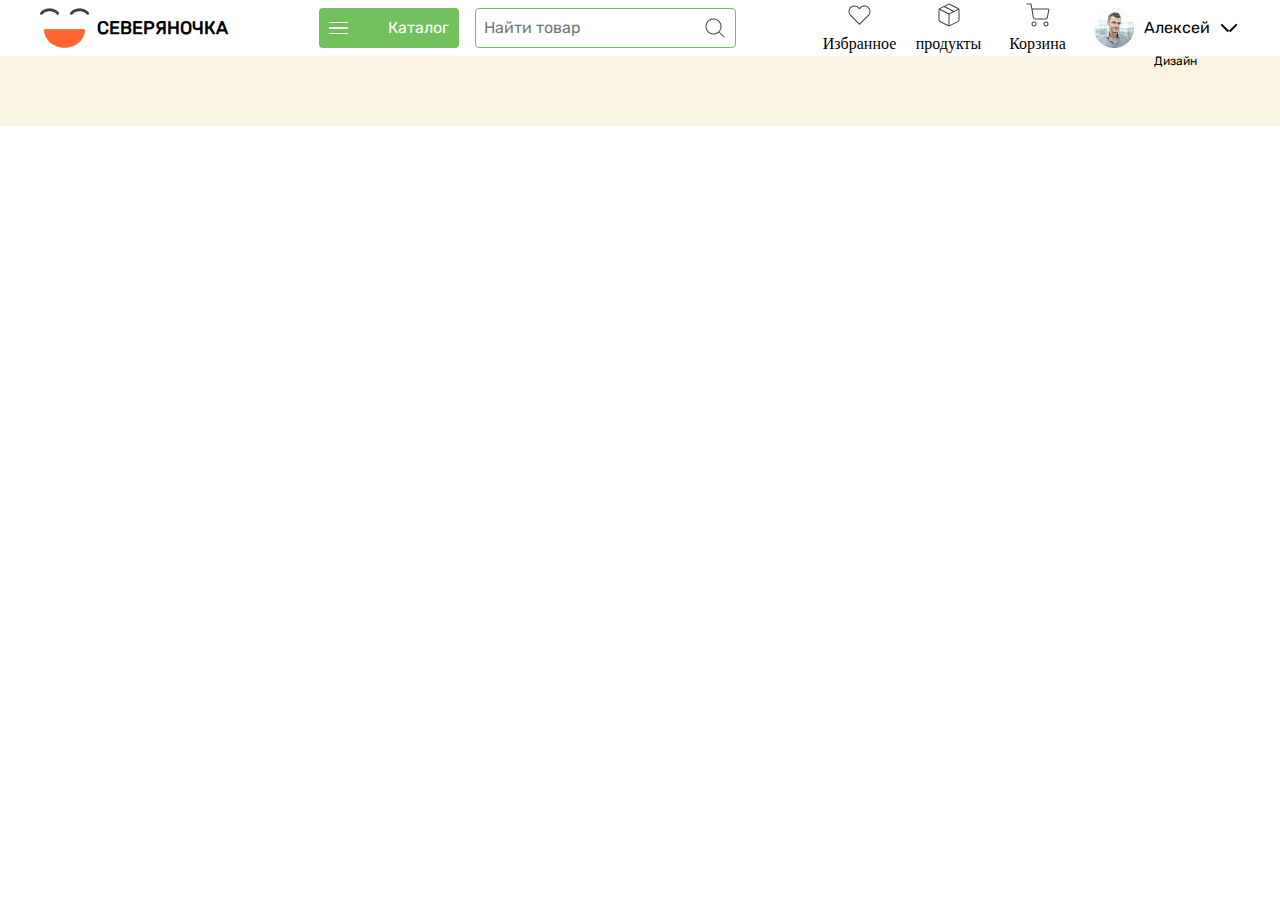
==== pages/products.html @ 1b42e7f4 "yangi" ====
<!DOCTYPE html>
<html lang="en">
<head>
    <meta charset="UTF-8">
    <meta name="viewport" content="width=device-width, initial-scale=1.0">
    <title>Document</title>
    <link rel="stylesheet" href="./../style.css">
</head>
<body>
    <header>
        <div class="container">
          <nav class="nav">
            <div class="nav_logo">
              <img src="../img/logo_1.png" alt="logo" />
              <span>СЕВЕРЯНОЧКA</span>
            </div>
            <div class="nav_over">
              <div class="nav_cat">
                <div class="nav_menu" id="openToggle">
                  <div class="span"></div>
                  <div class="span"></div>
                  <div class="span"></div>
                </div>
                <p>Каталог</p>
              </div>
  
              <div class="nav_search">
                <input
                  type="search"
                  name="search"
                  id="name"
                  placeholder="Найти товар"
                />
                <img src="../img/search.png" alt="search" />
              </div>
            </div>
            <div class="nav_lists">
              <div class="nav_item">
                <img src="../img/heart.png" alt="" />
                <span>Избранное</span>
              </div>
              <div class="nav_item">
                <img src="../img/box.png" alt="" />
                <span>продукты</span>
              </div>
              <div class="nav_item">
                <img src="../img/shopping-cart.png" alt="" />
                <span>Корзина</span>
              </div>
              <div class="avatar">
                <img src="../img/avatar.png" alt="avatar" />
                <p>Алексей</p>
  
                <a href="">
                  <div class="arrow firsth"></div>
                  <div class="arrow second"></div>
                </a>
              </div>
            </div>
          </nav>
        </div>
      </header>
      <main>
        <div class="catalogs">
            <div class="container">
              <div class="catalog" id="openCategory">
                <div class="categories">
                  <div class="blocks">
                    <div class="block">
                      <a href="">Молоко, сыр, яйцо</a>
                      <a href="">Хлеб</a>
                      <a href="">Фрукты и овощи</a>
                      <a href="">Замороженные продукты</a>
                    </div>
                    <div class="block">
                      <a href="">Напитки</a>
                      <a href="">Кондитерские изделия</a>
                      <a href="">Чай, кофе</a>
                    </div>
                  </div>
                  <div class="blocks">
                    <div class="block">
                      <a href="">Бакалея</a>
                      <a href="">Здоровое питание</a>
                      <a href="">Зоотовары</a>
                    </div>
                    <div class="block">
                      <a href="">Непродовольственные товары</a>
                      <a href="">Детское питание</a>
                      <a href="">Мясо, птица, колбаса</a>
                    </div>
                  </div>
                </div>
              </div>
            </div>
          </div>
          

          
      </main>
  
      <footer>
        <div class="container">
          <div class="footer_content">
            <div class="foot_link_1">
              <div class="logo">
                <a href="#"><img src="./img/logo_2.png" alt="logo" /></a>
              </div>
              <div class="logo_link">
                <a href="">О компании </a>
                <a href="">Контакты</a>
                <a class="btn" href="">Вакансии</a>
                <a href="">Статьи</a>
                <a href=""> Политика обработки персональных данных</a>
              </div>
            </div>
            <div class="foot_link_2">
              <div class="social">
                <div class="social_link">
                  <a href=""><img src="../img/instagram.png" alt="" /></a>
                  <a href=""><img src="../img/vkontakte.png" alt="" /></a>
  
                  <a href=""><img src="../img/facebook.png" alt="" /></a>
                  <a href=""> <img src="../img/ok.png" alt="" /></a>
                </div>
              </div>
              <div class="tell">
                <img src="../img/phone.png" alt="call me" />
                <span>8 800 777 33 33</span>
              </div>
            </div>
          </div>
          <div class="footer_end">
            <p>Дизайн</p>
            <img src="../img/logo-zas.png" alt="" />
          </div>
        </div>
      </footer>
    <script src="../js/product.js"></script>
    <script src="../js/category.js"></script>
</body>
</html>
---- style.css ----
@font-face {
  font-family: Rubik;
  src: url(./fonts/Rubik-Regular.ttf);
}
* {
  margin: 0;
  padding: 0;
  box-sizing: border-box;
}

.container {
  max-width: 1240px;
  margin: 0 auto;
  padding: 0 20px;
}

a,
li {
  list-style-type: none;
  text-decoration: none;
}

body header {
  position: fixed;
  top: 0;
  right: 0;
  left: 0;
  z-index: 11;
  background-color: #fff;
}
body header .nav {
  display: flex;
  align-items: center;
  justify-content: space-between;
  margin: 32px 0s;
  gap: 40px;
}
body header .nav .nav_logo {
  display: flex;
  align-items: center;
  justify-content: center;
  gap: 8px;
}
body header .nav .nav_logo span {
  font-family: Rubik;
  font-size: 18px;
  font-weight: 700;
  line-height: 24px;
  letter-spacing: 0em;
  text-align: center;
}
body header .nav .nav_over {
  display: flex;
  align-items: center;
  justify-content: center;
  gap: 16px;
}
body header .nav .nav_over .nav_cat {
  display: flex;
  align-items: center;
  justify-content: space-between;
  width: 140px;
  height: 40px;
  padding: 10px;
  border-radius: 4px;
  gap: 12px;
  background: #70c05b;
}
body header .nav .nav_over .nav_cat .nav_menu {
  gap: 4px;
  display: flex;
  flex-direction: column;
  cursor: pointer;
}
body header .nav .nav_over .nav_cat .nav_menu .span {
  display: block;
  width: 19px;
  height: 1.5px;
  top: 5.5px;
  left: 2.5px;
  background: white;
}
body header .nav .nav_over .nav_cat p {
  color: #fff;
  font-family: Rubik;
  font-size: 16px;
  font-weight: 400;
  line-height: 24px;
  letter-spacing: 0em;
  text-align: center;
}
body header .nav .nav_over .nav_search {
  display: flex;
  align-items: center;
  max-width: 360px;
  height: 40px;
  border-radius: 4px;
  border: 1px solid #70c05b;
  padding: 8px;
}
body header .nav .nav_over .nav_search input {
  outline: none;
  border: 0;
  font-family: Rubik;
  font-size: 16px;
  font-weight: 400;
  line-height: 24px;
  letter-spacing: 0em;
  text-align: left;
}
body header .nav .nav_lists {
  display: flex;
  align-items: center;
  gap: 24px;
}
body header .nav .nav_lists .nav_item {
  display: flex;
  align-items: center;
  flex-direction: column;
  width: 65px;
  height: 50px;
  gap: 8px;
}
body header .nav .nav_lists .avatar {
  display: flex;
  align-items: center;
  justify-content: space-between;
  max-width: 200px;
  height: 56px;
  gap: 10px;
}
body header .nav .nav_lists .avatar img {
  width: 40px;
  height: 40px;
}
body header .nav .nav_lists .avatar p {
  font-family: Rubik;
  font-size: 16px;
  font-weight: 400;
  line-height: 24px;
  letter-spacing: 0em;
  text-align: left;
}
body header .nav .nav_lists .avatar a {
  display: flex;
  align-items: center;
}
body header .nav .nav_lists .avatar a .arrow {
  width: 10px;
  height: 1.5px;
  background-color: black;
}
body header .nav .nav_lists .avatar a .firsth {
  transform: rotate(45deg);
  background-color: black;
}
body header .nav .nav_lists .avatar a .second {
  position: relative;
  right: 2.5px;
  transform: rotate(-45deg);
  background-color: black;
}
body main .catalog {
  margin-bottom: 100px;
  position: relative;
  top: 55px;
  display: none;
  background-color: #fff;
  transition: 0.6 s ease-in-out;
  margin: 0 auto;
  padding: 20px;
}
body main .catalog .categories {
  display: flex;
  align-items: start;
  justify-content: center;
  gap: 40px;
}
body main .catalog .categories .blocks {
  display: flex;
  align-items: start;
  gap: 40px;
}
body main .catalog .categories .blocks .block {
  display: flex;
  align-items: start;
  flex-direction: column;
  width: 272px;
  height: 168px;
  gap: 24px;
}
body main .catalog .categories .blocks .block a {
  font-family: Rubik;
  font-size: 16px;
  font-weight: 700;
  line-height: 24px;
  letter-spacing: 0em;
  text-align: left;
  color: #414141;
  transition: 0.4s ease-in-out;
}
body main .catalog .categories .blocks .block a:hover {
  color: #ff6633;
}
body main #openCategory.open {
  display: block;
  position: fixed;
  z-index: 4 !important;
}
body main .fruits {
  margin-top: 85px;
  background-image: url(./img/row_img.png);
}
body main .fruits .fruit_content {
  display: flex;
  align-items: center;
  justify-content: center;
}
body main .fruits .fruit_content span {
  max-width: 751px;
  font-family: Rubik;
  font-size: 48px;
  font-weight: 700;
  line-height: 72px;
  letter-spacing: 0em;
  text-align: center;
}
body main .discount {
  padding-top: 80px;
  background-color: #fafcf0;
}
body main .discount .discount_head {
  display: flex;
  align-items: center;
  justify-content: space-between;
}
body main .discount .discount_head .para p {
  font-family: Rubik;
  font-size: 36px;
  font-weight: 700;
  line-height: 54px;
  letter-spacing: 0em;
  text-align: left;
}
body main .discount .discount_head .head_link {
  display: flex;
  align-items: center;
  width: 168px;
  height: 40px;
  gap: 8px;
  padding: 8px;
  cursor: pointer;
}
body main .discount .discount_head .head_link a {
  font-family: Rubik;
  font-size: 19px;
  font-weight: 400;
  line-height: 24px;
  letter-spacing: 0em;
  text-align: center;
  color: #606060;
  margin-bottom: 3px;
}
body main .discount .discount_cards {
  display: flex;
  align-items: center;
  flex-wrap: wrap;
  justify-content: space-between;
  margin-top: 40px;
}
body main .discount .discount_cards .discount_card {
  background-color: #fff;
  max-width: 272px;
  height: 357px;
  transition: 0.3s ease-in-out;
}
body main .discount .discount_cards .discount_card .card_texts {
  padding: 8px;
}
body main .discount .discount_cards .discount_card .card_texts .card_text {
  display: flex;
  align-items: center;
  justify-content: space-between;
  gap: 126px;
  margin: 8px 0;
  height: 45px;
}
body main .discount .discount_cards .discount_card .card_texts .card_text .text_1 {
  display: flex;
  align-items: start;
  justify-content: start;
  flex-direction: column;
}
body main .discount .discount_cards .discount_card .card_texts .card_text .text_1 p {
  font-family: Rubik;
  font-size: 18px;
  font-weight: 700;
  line-height: 27px;
  letter-spacing: 0em;
  text-align: left;
  color: #414141;
}
body main .discount .discount_cards .discount_card .card_texts .card_text .text_1 span {
  color: #bfbfbf;
  font-family: Rubik;
  font-size: 12px;
  font-weight: 400;
  line-height: 18px;
  letter-spacing: 0em;
  text-align: left;
}
body main .discount .discount_cards .discount_card .card_texts .card_text .text_1 h1 {
  color: #606060;
  font-family: Rubik;
  font-size: 16px;
  font-weight: 400;
  line-height: 24px;
  letter-spacing: 0em;
  text-align: left;
  margin-bottom: 3px;
}
body main .discount .discount_cards .discount_card .card_texts .text_ {
  display: flex;
}
body main .discount .discount_cards .discount_card .card_texts .text_ p {
  font-family: Rubik;
  font-size: 16px;
  font-weight: 400;
  line-height: 24px;
  letter-spacing: 0em;
  text-align: left;
  color: #414141;
}
body main .discount .discount_cards .discount_card .card_texts img {
  margin: 8px 0;
}
body main .discount .discount_cards .discount_card .card_texts a {
  display: flex;
  align-items: center;
  justify-content: center;
  width: 240px;
  height: 32px;
  border: 1px solid #70c05b;
  border-radius: 8px;
  padding: 8px;
  font-family: Rubik;
  font-size: 16px;
  font-weight: 400;
  line-height: 24px;
  letter-spacing: 0em;
  text-align: center;
  color: #70c05b;
  transition: 0.3s ease-in-out;
}
body main .discount .discount_cards .discount_card .card_texts a:hover {
  color: #fefcfc;
  background-color: #ff6633;
  border: #ff6633;
}
body main .discount .discount_cards .discount_card:hover {
  box-shadow: 4px 8px 16px 0px rgba(255, 102, 51, 0.2);
}
body main .soup {
  padding-top: 120px;
  background-color: #fafcf0;
}
body main .soup .soup_head h1 {
  font-family: Rubik;
  font-size: 36px;
  font-weight: 700;
  line-height: 54px;
  letter-spacing: 0em;
  text-align: left;
  color: #414141;
}
body main .soup .soup_content {
  display: flex;
  align-items: center;
  justify-content: space-between;
  margin-top: 40px;
}
body main .soup .soup_content .soup_card {
  display: flex;
  align-items: center;
  justify-content: center;
  background-color: #fcd5ba;
  max-width: 584px;
  height: 200px;
  border-radius: 4px;
  gap: 8px;
  transition: 0.3s ease-in-out;
}
body main .soup .soup_content .soup_card .card_text {
  display: flex;
  align-items: center;
  justify-content: center;
  flex-direction: column;
  margin-left: 39px;
  max-width: 258px;
}
body main .soup .soup_content .soup_card .card_text h1 {
  font-family: Rubik;
  font-size: 24px;
  font-weight: 700;
  line-height: 36px;
  letter-spacing: 0em;
  text-align: left;
  color: #414141;
}
body main .soup .soup_content .soup_card .card_text p {
  width: 257px;
  font-family: Rubik;
  font-size: 16px;
  font-weight: 400;
  line-height: 24px;
  letter-spacing: 0em;
  text-align: left;
  color: #414141;
}
body main .soup .soup_content .soup_card img {
  width: 296px;
}
body main .soup .soup_content .soup_card .img_idish {
  z-index: 1;
  margin-right: 42px;
  width: 206px;
  margin-top: 20px;
}
body main .soup .soup_content .soup_card:hover {
  box-shadow: 0px 8px 16px 0px rgba(202, 147, 96, 0.5019607843);
}
body main .soup .soup_content .card_2 {
  background: #e5ffde;
  position: relative;
}
body main .soup .soup_content .card_2 .pi {
  position: absolute;
  width: 54px;
  height: 55px;
  top: 14px;
  left: 323px;
}
body main .soup .soup_content .card_2 .pi_1 {
  position: absolute;
  width: 50px;
  height: 52px;
  top: 27px;
  left: 460px;
}
body main .soup .soup_content .card_2 .pi_2 {
  position: absolute;
  width: 27px;
  height: 30px;
  top: 148px;
  left: 323px;
}
body main .soup .soup_content .card_2 .pi_4 {
  position: absolute;
  width: 31px;
  height: 33px;
  top: 146px;
  left: 460px;
}
body main .soup .soup_content .card_2 .plus_1 {
  position: absolute;
  width: 33px;
  height: 31px;
  top: 102px;
  left: 300px;
}
body main .soup .soup_content .card_2 .plus_2 {
  position: absolute;
  width: 40px;
  height: 39px;
  top: 102px;
  left: 479px;
}
body main .soup .soup_content .card_2 .plus_3 {
  position: absolute;
  width: 27px;
  height: 26px;
  top: 17px;
  left: 410px;
}
body main .locat {
  padding-top: 120px;
  background-color: #fafcf0;
}
body main .locat .locat_head h1 {
  font-family: Rubik;
  font-size: 36px;
  font-weight: 700;
  line-height: 54px;
  letter-spacing: 0em;
  text-align: left;
}
body main .locat .locat_content {
  display: flex;
  flex-direction: column;
}
body main .locat .locat_content .locat_menu {
  display: flex;
  align-items: center;
  gap: 24px;
  margin: 60px 0 24px;
}
body main .locat .locat_content .locat_menu a {
  width: Fixed 97px;
  height: Fixed 32px;
  padding: 8px;
  border-radius: 4px;
  gap: 8px;
  background: #f3f2f1;
  transition: 0.3s ease-in-out;
}
body main .locat .locat_content .locat_menu a:hover {
  background: #70c05b;
  color: #fefcfc;
}
body main .mask {
  padding-top: 120px;
  background-color: #fafcf0;
  padding-bottom: 100px;
}
body main .mask .mask_head {
  display: flex;
  align-items: center;
  justify-content: space-between;
}
body main .mask .mask_head .para p {
  font-family: Rubik;
  font-size: 36px;
  font-weight: 700;
  line-height: 54px;
  letter-spacing: 0em;
  text-align: left;
}
body main .mask .mask_head .mask_link {
  display: flex;
  align-items: center;
  width: 168px;
  height: 40px;
  gap: 8px;
  padding: 8px;
  cursor: pointer;
}
body main .mask .mask_head .mask_link a {
  font-family: Rubik;
  font-size: 19px;
  font-weight: 400;
  line-height: 24px;
  letter-spacing: 0em;
  text-align: center;
  color: #606060;
  margin-bottom: 3px;
}
body main .mask .mask_content {
  display: flex;
  align-items: center;
  justify-content: space-between;
  margin-top: 40px;
}
body main .mask .mask_content .mask_card {
  flex-direction: column;
  display: flex;
  align-items: start;
  width: 376px;
  height: 420px;
  border-radius: 4px;
  background-color: white;
  transition: 0.3s ease-in-out;
  padding: 10px;
  padding-top: 0;
  gap: 10px;
}
body main .mask .mask_content .mask_card img {
  display: flex;
  align-items: start;
  max-width: 376px;
  height: 162px;
  margin-left: -10px;
}
body main .mask .mask_content .mask_card span {
  font-family: Rubik;
  font-size: 12px;
  font-weight: 400;
  line-height: 18px;
  letter-spacing: 0em;
  text-align: left;
}
body main .mask .mask_content .mask_card h1 {
  font-family: Rubik;
  font-size: 18px;
  font-weight: 700;
  line-height: 27px;
  letter-spacing: 0em;
  text-align: left;
}
body main .mask .mask_content .mask_card p {
  font-family: Rubik;
  font-size: 16px;
  font-weight: 400;
  line-height: 24px;
  letter-spacing: 0em;
  text-align: left;
}
body main .mask .mask_content .mask_card a {
  width: Fixed 150px;
  height: Hug 40px;
  padding: 8px;
  border-radius: 4px;
  background: #e5ffde;
  color: #70c05b;
  transition: 0.3s ease-in-out;
}
body main .mask .mask_content .mask_card a:hover {
  background: #70c05b;
  color: white;
}
body main .mask .mask_content .mask_card:hover {
  box-shadow: 4px 8px 16px 0px rgba(255, 102, 51, 0.2);
}
body footer {
  display: flex;
  justify-content: space-between;
  padding: 24px;
  margin-bottom: 100px;
  background: #f9f4e2;
  background-image: url(./img/bg_footer.png);
  height: 126px;
}
body footer .footer_content {
  display: flex;
  justify-content: space-between;
  align-items: center;
  max-width: 1220px;
  gap: 133px;
}
body footer .footer_content .foot_link_1 {
  display: flex;
  align-items: center;
  gap: 40px;
}
body footer .footer_content .foot_link_1 .logo_link {
  max-width: 636px;
  display: flex;
  gap: 40px;
}
body footer .footer_content .foot_link_1 .logo_link a {
  display: flex;
  font-family: Rubik;
  font-size: 12px;
  font-weight: 400;
  line-height: 18px;
  letter-spacing: 0em;
  text-align: left;
  color: #414141;
  transition: 0.4s ease-in-out;
}
body footer .footer_content .foot_link_1 .logo_link a:hover {
  color: #ff6633;
}
body footer .footer_content .foot_link_2 {
  display: flex;
  align-items: center;
  gap: 40px;
}
body footer .footer_content .foot_link_2 .social_link {
  display: inline-block;
  align-items: center;
  max-width: 144px;
  height: 24px;
  gap: 16px;
}
body footer .footer_content .foot_link_2 .tell {
  display: flex;
  align-items: center;
}
body footer .footer_end {
  display: flex;
  justify-content: end;
  align-items: center;
  margin-right: 0 auto;
  gap: 8px;
}
body footer .footer_end p {
  font-family: Rubik;
  font-size: 12px;
  font-weight: 400;
  line-height: 18px;
  letter-spacing: 0em;
  text-align: left;
}
@media (max-width: 768px) {
  body header .nav {
    display: flex;
    align-items: center;
    justify-content: space-between;
    margin: 32px 0s;
    gap: 20px;
  }
  body header .nav .nav_logo {
    display: flex;
    align-items: center;
    justify-content: center;
    gap: 8px;
  }
  body header .nav .nav_logo span {
    display: none;
  }
  body header .nav .nav_over {
    display: flex;
    align-items: center;
    justify-content: center;
    gap: 20px;
  }
  body header .nav .nav_over .nav_cat {
    display: flex;
    align-items: center;
    justify-content: space-between;
    width: 40px;
    height: 40px;
    padding: 10px;
    border-radius: 4px;
    gap: 12px;
    background: #70c05b;
  }
  body header .nav .nav_over .nav_cat .nav_menu {
    gap: 4px;
    display: flex;
    flex-direction: column;
    cursor: pointer;
  }
  body header .nav .nav_over .nav_cat .nav_menu .span {
    display: block;
    width: 19px;
    height: 1.5px;
    top: 5.5px;
    left: 2.5px;
    background: white;
  }
  body header .nav .nav_over .nav_cat p {
    display: none;
  }
  body header .nav .nav_over .nav_search {
    display: flex;
    align-items: center;
    max-width: 300px;
  }
  body header .nav .nav_lists {
    display: flex;
    align-items: center;
    gap: 16px;
  }
  body header .nav .nav_lists .nav_item {
    display: flex;
    align-items: center;
    flex-direction: column;
    width: 65px;
    height: 50px;
    gap: 8px;
  }
  body header .nav .nav_lists .avatar {
    display: flex;
    align-items: center;
    justify-content: space-between;
    max-width: 200px;
  }
  body header .nav .nav_lists .avatar img {
    width: 40px;
    height: 40px;
  }
  body header .nav .nav_lists .avatar p {
    display: none;
  }
  body header .nav .nav_lists a {
    display: none !important;
  }
  body main .catalog {
    margin: 100px 0;
    display: none;
    background-color: #fff;
    transition: 0.6 s ease-in-out;
    margin: 0 auto;
    padding: 20px;
  }
  body main .catalog .categories {
    display: flex;
    align-items: start;
    justify-content: center;
    gap: 40px;
  }
  body main .catalog .categories .blocks {
    display: block;
    align-items: start;
    gap: 32px;
  }
  body main .catalog .categories .blocks .block {
    display: flex;
    align-items: start;
    flex-direction: column;
    width: 352px;
    height: 168px;
    gap: 24px;
  }
  body main .catalog .categories .blocks .block a {
    font-family: Rubik;
    font-size: 16px;
    font-weight: 700;
    line-height: 24px;
    letter-spacing: 0em;
    text-align: left;
    color: #414141;
    transition: 0.4s ease-in-out;
  }
  body main .catalog .categories .blocks .block a:hover {
    color: #ff6633;
  }
  body main #openCategory.open {
    display: block;
    position: fixed;
    z-index: 4 !important;
  }
  body footer {
    display: flex;
    justify-content: space-between;
    padding: 24px;
    margin-bottom: 100px;
    background: #f9f4e2;
    background-image: url(./img/bg_footer.png);
    height: 150px;
  }
  body footer .footer_content {
    display: flex;
    justify-content: space-between;
    align-items: center;
    max-width: 1220px;
    gap: 85px;
  }
  body footer .footer_content .foot_link_1 {
    display: flex;
    align-items: center;
    gap: 40px;
  }
  body footer .footer_content .foot_link_1 .logo_link {
    display: flex;
    align-items: start;
    justify-content: space-between;
    max-width: 331px;
    flex-wrap: wrap;
    height: 40px;
    gap: 16px;
  }
  body footer .footer_content .foot_link_1 .logo_link .btn {
    display: block;
  }
  body footer .footer_content .foot_link_2 {
    display: flex;
    align-items: center;
    gap: 22px;
  }
  body footer .footer_content .foot_link_2 .social_link {
    display: flex;
    align-items: center;
    flex-wrap: wrap;
    width: 67px;
    height: 67px;
    gap: 8px;
  }
  body footer .footer_content .foot_link_2 .tell {
    display: flex;
    align-items: center;
  }
  body footer .footer_end {
    display: none;
    justify-content: end;
    align-items: center;
    margin-right: 0 auto;
    gap: 8px;
  }
  body footer .footer_end p {
    font-family: Rubik;
    font-size: 12px;
    font-weight: 400;
    line-height: 18px;
    letter-spacing: 0em;
    text-align: left;
  }
}
@media (max-width: 360px) {
  body header .nav {
    display: flex;
    align-items: center;
    justify-content: space-between;
    margin: 32px 0s;
    gap: 20px;
  }
  body header .nav .nav_logo {
    display: flex;
    align-items: center;
    justify-content: center;
    gap: 8px;
  }
  body header .nav .nav_logo span {
    display: none;
  }
  body header .nav .nav_over {
    display: flex;
    align-items: center;
    justify-content: center;
    gap: 20px;
  }
  body header .nav .nav_over .nav_cat {
    display: flex;
    align-items: center;
    justify-content: space-between;
    width: 40px;
    height: 40px;
    padding: 10px;
    border-radius: 4px;
    gap: 12px;
    background: #70c05b;
    margin-bottom: 0 auto;
  }
  body header .nav .nav_over .nav_cat .nav_menu {
    gap: 4px;
    display: flex;
    flex-direction: column;
    cursor: pointer;
  }
  body header .nav .nav_over .nav_cat .nav_menu .span {
    display: block;
    width: 19px;
    height: 1.5px;
    top: 5.5px;
    left: 2.5px;
    background: white;
  }
  body header .nav .nav_over .nav_cat p {
    display: none;
  }
  body header .nav .nav_over .nav_search {
    display: flex;
    align-items: center;
    max-width: 300px;
  }
  body header .nav .nav_lists {
    display: flex;
    align-items: center;
    gap: 16px;
    margin-bottom: 0 auto;
  }
  body header .nav .nav_lists .nav_item {
    display: flex;
    align-items: center;
    flex-direction: column;
    width: 65px;
    height: 50px;
    gap: 8px;
  }
  body header .nav .nav_lists .avatar {
    display: flex;
    align-items: center;
    justify-content: space-between;
    max-width: 200px;
  }
  body header .nav .nav_lists .avatar img {
    width: 40px;
    height: 40px;
  }
  body header .nav .nav_lists .avatar p {
    display: none;
  }
  body header .nav .nav_lists a {
    display: none !important;
  }
  body main .catalog {
    margin: 100px 0;
    display: none;
    background-color: #fff;
    transition: 0.6 s ease-in-out;
    margin: 0 auto;
    padding: 20px;
  }
  body main .catalog .categories {
    display: flex;
    align-items: start;
    justify-content: center;
    gap: 40px;
  }
  body main .catalog .categories .blocks {
    display: block;
    align-items: start;
    gap: 32px;
  }
  body main .catalog .categories .blocks .block {
    display: flex;
    align-items: start;
    flex-direction: column;
    width: 352px;
    height: 168px;
    gap: 24px;
  }
  body main .catalog .categories .blocks .block a {
    font-family: Rubik;
    font-size: 16px;
    font-weight: 700;
    line-height: 24px;
    letter-spacing: 0em;
    text-align: left;
    color: #414141;
    transition: 0.4s ease-in-out;
  }
  body main .catalog .categories .blocks .block a:hover {
    color: #ff6633;
  }
  body main #openCategory.open {
    display: block;
    position: fixed;
    z-index: 4 !important;
  }
  body footer {
    display: flex;
    justify-content: space-between;
    margin: 0 auto;
    padding: 24px;
    margin-bottom: 100px;
    background: #f9f4e2;
    background-image: url(./img/bg_footer.png);
    background-size: cover;
    height: 270px;
  }
  body footer .footer_content {
    display: flex;
    justify-content: space-between;
    align-items: center;
    max-width: 1220px;
    gap: 20px;
  }
  body footer .footer_content .foot_link_1 {
    display: flex;
    align-items: start;
    flex-direction: column;
    gap: 20px;
  }
  body footer .footer_content .foot_link_1 .logo_link {
    display: flex;
    align-items: start;
    justify-content: space-between;
    max-width: 331px;
    flex-wrap: wrap;
    height: 40px;
    gap: 16px;
  }
  body footer .footer_content .foot_link_1 .logo_link .btn {
    display: block;
  }
  body footer .footer_content .foot_link_2 {
    display: flex;
    align-items: center;
    flex-direction: column;
    gap: 22px;
  }
  body footer .footer_content .foot_link_2 .social_link {
    display: flex;
    align-items: center;
    flex-wrap: wrap;
    width: 67px;
    height: 67px;
    gap: 8px;
  }
  body footer .footer_content .foot_link_2 .tell {
    display: flex;
    align-items: start;
    flex-direction: column;
    gap: 10px;
  }
  body footer .footer_end {
    display: none;
    justify-content: end;
    align-items: center;
    margin-right: 0 auto;
    gap: 8px;
  }
  body footer .footer_end p {
    font-family: Rubik;
    font-size: 12px;
    font-weight: 400;
    line-height: 18px;
    letter-spacing: 0em;
    text-align: left;
  }
}
@media (max-width: 768px) {
  body .fruits {
    margin-top: 85px;
    background-size: cover;
    background-image: url(./img/row_img.png);
  }
  body .fruits .fruit_content {
    display: flex;
    align-items: center;
    justify-content: center;
  }
  body .fruits .fruit_content img {
    display: none;
  }
  body .fruits .fruit_content span {
    max-width: 751px;
  }
  body .discount {
    padding-top: 80px;
    background-color: #fafcf0;
  }
  body .discount .discount_cards {
    display: flex;
    align-items: center;
    justify-content: center;
    margin-top: 40px;
    margin: 0 auto;
    gap: 12px;
  }
  body .discount .discount_cards .discount_card {
    background-color: #fff;
    max-width: 202px;
    height: 357px;
    transition: 0.3s ease-in-out;
  }
  body .discount .discount_cards .discount_card .card_texts {
    padding: 8px;
  }
  body .discount .discount_cards .discount_card .card_texts .card_text {
    display: flex;
    align-items: center;
    justify-content: space-between;
    gap: 126px;
    margin: 8px 0;
    height: 45px;
  }
  body .discount .discount_cards .discount_card .card_texts .card_text .text_1 {
    display: flex;
    align-items: start;
    justify-content: start;
    flex-direction: column;
  }
  body .discount .discount_cards .discount_card .card_texts .card_text .text_1 p {
    font-family: Rubik;
    font-size: 18px;
    font-weight: 700;
    line-height: 27px;
    letter-spacing: 0em;
    text-align: left;
    color: #414141;
  }
  body .discount .discount_cards .discount_card .card_texts .card_text .text_1 span {
    color: #bfbfbf;
    font-family: Rubik;
    font-size: 12px;
    font-weight: 400;
    line-height: 18px;
    letter-spacing: 0em;
    text-align: left;
  }
  body .discount .discount_cards .discount_card .card_texts .card_text .text_1 h1 {
    color: #606060;
    font-family: Rubik;
    font-size: 16px;
    font-weight: 400;
    line-height: 24px;
    letter-spacing: 0em;
    text-align: left;
    margin-bottom: 3px;
  }
  body .discount .discount_card:hover {
    box-shadow: 4px 8px 16px 0px rgba(255, 102, 51, 0.2);
  }
  body .soup {
    padding-top: 120px;
    background-color: #fafcf0;
  }
  body .soup .soup_content {
    display: flex;
    align-items: center;
    flex-wrap: wrap;
    gap: 16px;
    justify-content: space-between;
    margin-top: 40px;
  }
  body .soup .soup_content .soup_card {
    display: flex;
    align-items: center;
    justify-content: center;
    background-color: #fcd5ba;
    max-width: 504px !important;
    height: 200px;
    border-radius: 4px;
    gap: 8px;
    transition: 0.3s ease-in-out;
  }
  body .soup .soup_content .soup_card .card_text {
    display: flex;
    align-items: center;
    justify-content: center;
    flex-direction: column;
    margin-left: 39px;
    max-width: 228px;
  }
  body .soup .soup_content .soup_card .card_text h1 {
    font-family: Rubik;
    font-size: 24px;
    font-weight: 700;
    line-height: 36px;
    letter-spacing: 0em;
    text-align: left;
    color: #414141;
  }
  body .soup .soup_content .soup_card .card_text p {
    width: 257px;
    font-family: Rubik;
    font-size: 16px;
    font-weight: 400;
    line-height: 24px;
    letter-spacing: 0em;
    text-align: left;
    color: #414141;
  }
  body .soup .soup_content .soup_card img {
    width: 176px !important;
  }
  body .soup .soup_content .soup_card .P {
    display: none;
  }
  body .soup .soup_content .soup_card .img_idish {
    z-index: 1;
    margin-right: 42px;
    width: 206px;
    margin-top: 20px;
  }
  body .locat {
    padding-top: 120px;
    background-color: #fafcf0;
  }
  body .locat .locat_head h1 {
    font-family: Rubik;
    font-size: 36px;
    font-weight: 700;
    line-height: 54px;
    letter-spacing: 0em;
    text-align: left;
  }
  body .locat .locat_content {
    display: flex;
    flex-direction: column;
  }
  body .locat .locat_content .locat_map {
    display: none;
    max-width: "520px" !important;
    height: "450px";
  }
  body .mask {
    padding-top: 120px;
    background-color: #fafcf0;
    padding-bottom: 100px;
  }
  body .mask .mask_head {
    display: flex;
    align-items: center;
    justify-content: space-between;
  }
  body .mask .mask_head .para p {
    font-family: Rubik;
    font-size: 36px;
    font-weight: 700;
    line-height: 54px;
    letter-spacing: 0em;
    text-align: left;
  }
  body .mask .mask_head .mask_link {
    display: flex;
    align-items: center;
    width: 168px;
    height: 40px;
    gap: 8px;
    padding: 8px;
    cursor: pointer;
  }
  body .mask .mask_head .mask_link a {
    font-family: Rubik;
    font-size: 19px;
    font-weight: 400;
    line-height: 24px;
    letter-spacing: 0em;
    text-align: center;
    color: #606060;
    margin-bottom: 3px;
  }
  body .mask .mask_content {
    display: flex;
    align-items: center;
    flex-wrap: wrap;
    justify-content: space-between;
    margin-top: 40px;
    gap: 16px;
  }
  body .mask .mask_content .mask_card {
    flex-direction: column;
    display: flex;
    align-items: start;
    width: 376px;
    height: 420px;
    border-radius: 4px;
    background-color: white;
    transition: 0.3s ease-in-out;
    padding: 10px;
    padding-top: 0;
    gap: 10px;
  }
  body .mask .mask_content .mask_card img {
    display: flex;
    align-items: start;
    max-width: 376px;
    height: 162px;
    margin-left: -10px;
  }
  body .mask .mask_content .mask_card span {
    font-family: Rubik;
    font-size: 12px;
    font-weight: 400;
    line-height: 18px;
    letter-spacing: 0em;
    text-align: left;
  }
  body .mask .mask_content .mask_card h1 {
    font-family: Rubik;
    font-size: 18px;
    font-weight: 700;
    line-height: 27px;
    letter-spacing: 0em;
    text-align: left;
  }
  body .mask .mask_content .mask_card p {
    font-family: Rubik;
    font-size: 16px;
    font-weight: 400;
    line-height: 24px;
    letter-spacing: 0em;
    text-align: left;
  }
  body .mask .mask_content .mask_card a {
    width: Fixed 150px;
    height: Hug 40px;
    padding: 8px;
    border-radius: 4px;
    background: #e5ffde;
    color: #70c05b;
    transition: 0.3s ease-in-out;
  }
  body .mask .mask_content .mask_card a:hover {
    background: #70c05b;
    color: white;
  }
  body .mask .mask_content .mask_card:hover {
    box-shadow: 4px 8px 16px 0px rgba(255, 102, 51, 0.2);
  }
  body footer {
    display: flex;
    justify-content: space-between;
  }
  body footer .footer_content {
    display: flex;
    justify-content: space-between;
    align-items: center;
    max-width: 1220px;
    height: 40px;
  }
  body footer .footer_content .fisrt {
    display: flex;
    align-items: center;
    flex-wrap: wrap;
    max-width: 600px;
    justify-content: center;
    gap: 32px;
  }
  body footer .footer_content .fisrt a {
    font-family: Rubik;
    font-size: 12px;
    font-weight: 400;
    line-height: 18px;
    letter-spacing: 0em;
    text-align: left;
    color: #414141;
    transition: 0.3s ease-in-out;
  }
  body footer .footer_content .fisrt a:hover {
    color: #409a2a;
  }
  body footer .footer_content .second {
    display: flex;
    align-items: center;
    gap: 16px;
    margin-left: 140px;
  }
  body footer .footer_content .second .call {
    display: flex;
    align-items: center;
    gap: 8px;
  }
  body footer .footer_content .second .call span {
    font-family: Rubik;
    font-size: 16px;
    font-weight: 400;
    line-height: 24px;
    letter-spacing: 0em;
    text-align: left;
  }
  body footer .design {
    display: flex;
    justify-content: end;
    align-items: center;
    margin-right: 0 auto;
    gap: 8px;
  }
  body footer .design span {
    font-family: Rubik;
    font-size: 12px;
    font-weight: 400;
    line-height: 18px;
    letter-spacing: 0em;
    text-align: left;
  }
}
body #backtop {
  text-decoration: none;
  font-size: 24px;
  font-weight: 900;
  background-color: rgb(255, 255, 255);
  box-shadow: 4px 4px 12px 2px rgba(0, 0, 0, 0.2);
  color: #333;
  width: 40px;
  height: 40px;
  display: flex;
  justify-content: center;
  align-items: center;
  border-radius: 50%;
  position: fixed;
  right: 20px;
  bottom: -50px;
  cursor: pointer;
  z-index: 99;
  scroll-behavior: smooth;
  transition: 1 s;
}/*# sourceMappingURL=style.css.map */
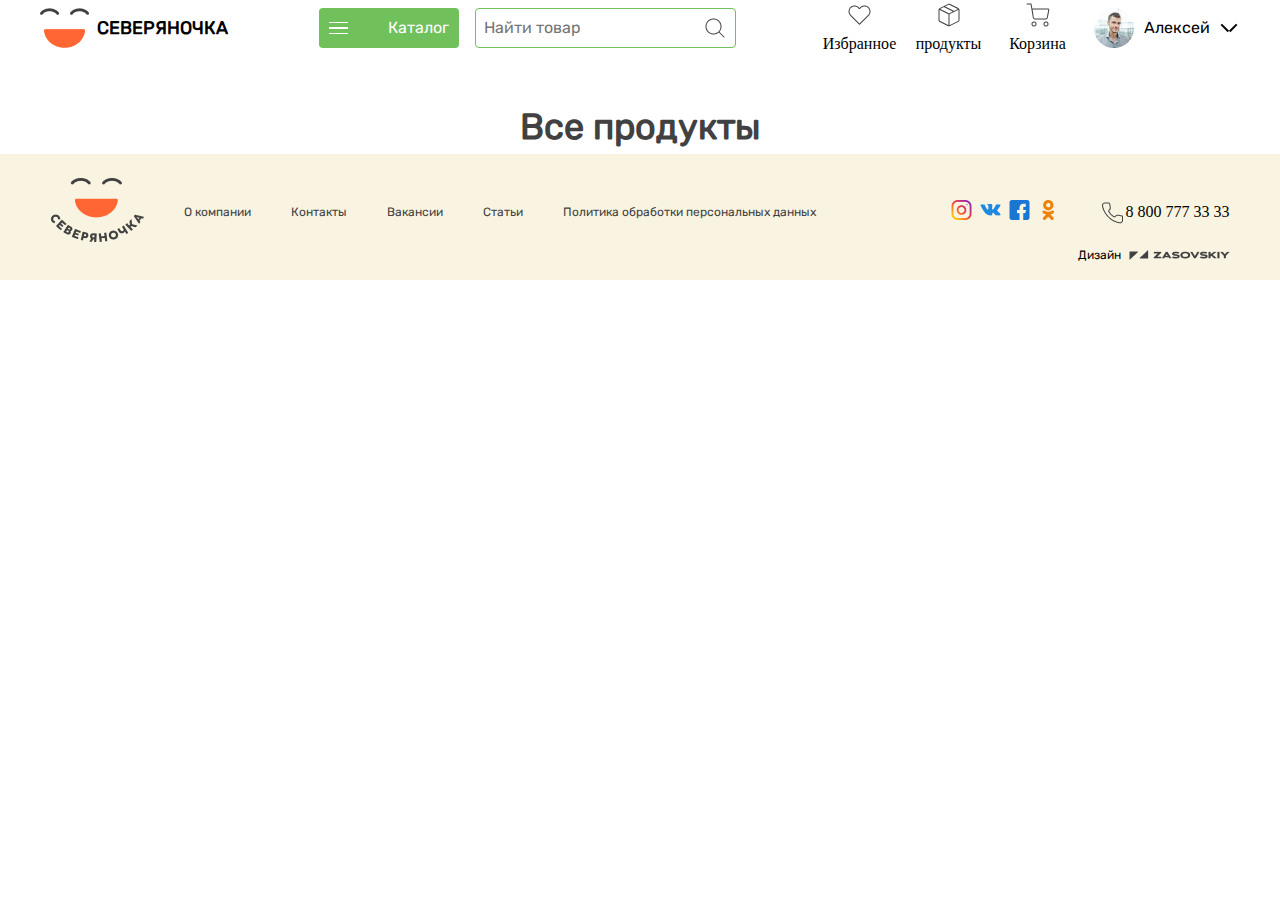
==== commit ba83d1fc: "products added" ====
--- a/pages/products.html
+++ b/pages/products.html
@@ -94,9 +94,20 @@
               </div>
             </div>
           </div>
-          
+          <section class="cards_sec">
+            <div class="container">
+              <div class="card_content">
+                <div class="card_head">
+                  <h1>Все продукты</h1>
+                </div>
+                <div class="cards">
+                  
+                </div>
+                
 
-          
+              </div>
+            </div>
+          </section>
       </main>
   
       <footer>
@@ -104,7 +115,7 @@
           <div class="footer_content">
             <div class="foot_link_1">
               <div class="logo">
-                <a href="#"><img src="./img/logo_2.png" alt="logo" /></a>
+                <a href="#"><img src="../img/logo_2.png" alt="logo" /></a>
               </div>
               <div class="logo_link">
                 <a href="">О компании </a>
@@ -136,7 +147,7 @@
           </div>
         </div>
       </footer>
-    <script src="../js/product.js"></script>
+      <script src="../js/product.js"></script>
     <script src="../js/category.js"></script>
 </body>
 </html>--- a/style.css
+++ b/style.css
@@ -1449,4 +1449,46 @@
   z-index: 99;
   scroll-behavior: smooth;
   transition: 1 s;
+}
+
+body main {
+  margin-top: 100px;
+}
+body main .cards_sec {
+  display: flex;
+}
+body main .cards_sec .card_content {
+  display: flex;
+}
+body main .cards_sec .card_content .card_head {
+  justify-content: start;
+}
+body main .cards_sec .card_content .card_head h1 {
+  display: flex;
+  align-items: start;
+  font-family: Rubik;
+  font-size: 36px;
+  font-weight: 700;
+  line-height: 54px;
+  letter-spacing: 0em;
+  text-align: left;
+  color: #414141;
+}
+body main .cards_sec .card_content .cards {
+  display: flex;
+  align-items: center;
+  justify-content: center;
+  flex-wrap: wrap;
+  gap: 16px;
+}
+body main .cards_sec .card_content .cards .card {
+  display: flex;
+  align-items: center;
+  flex-direction: column;
+  max-width: 272px;
+  height: 350px;
+}
+body main .cards_sec .card_content .cards .card img {
+  width: 100%;
+  overflow: hidden;
 }/*# sourceMappingURL=style.css.map */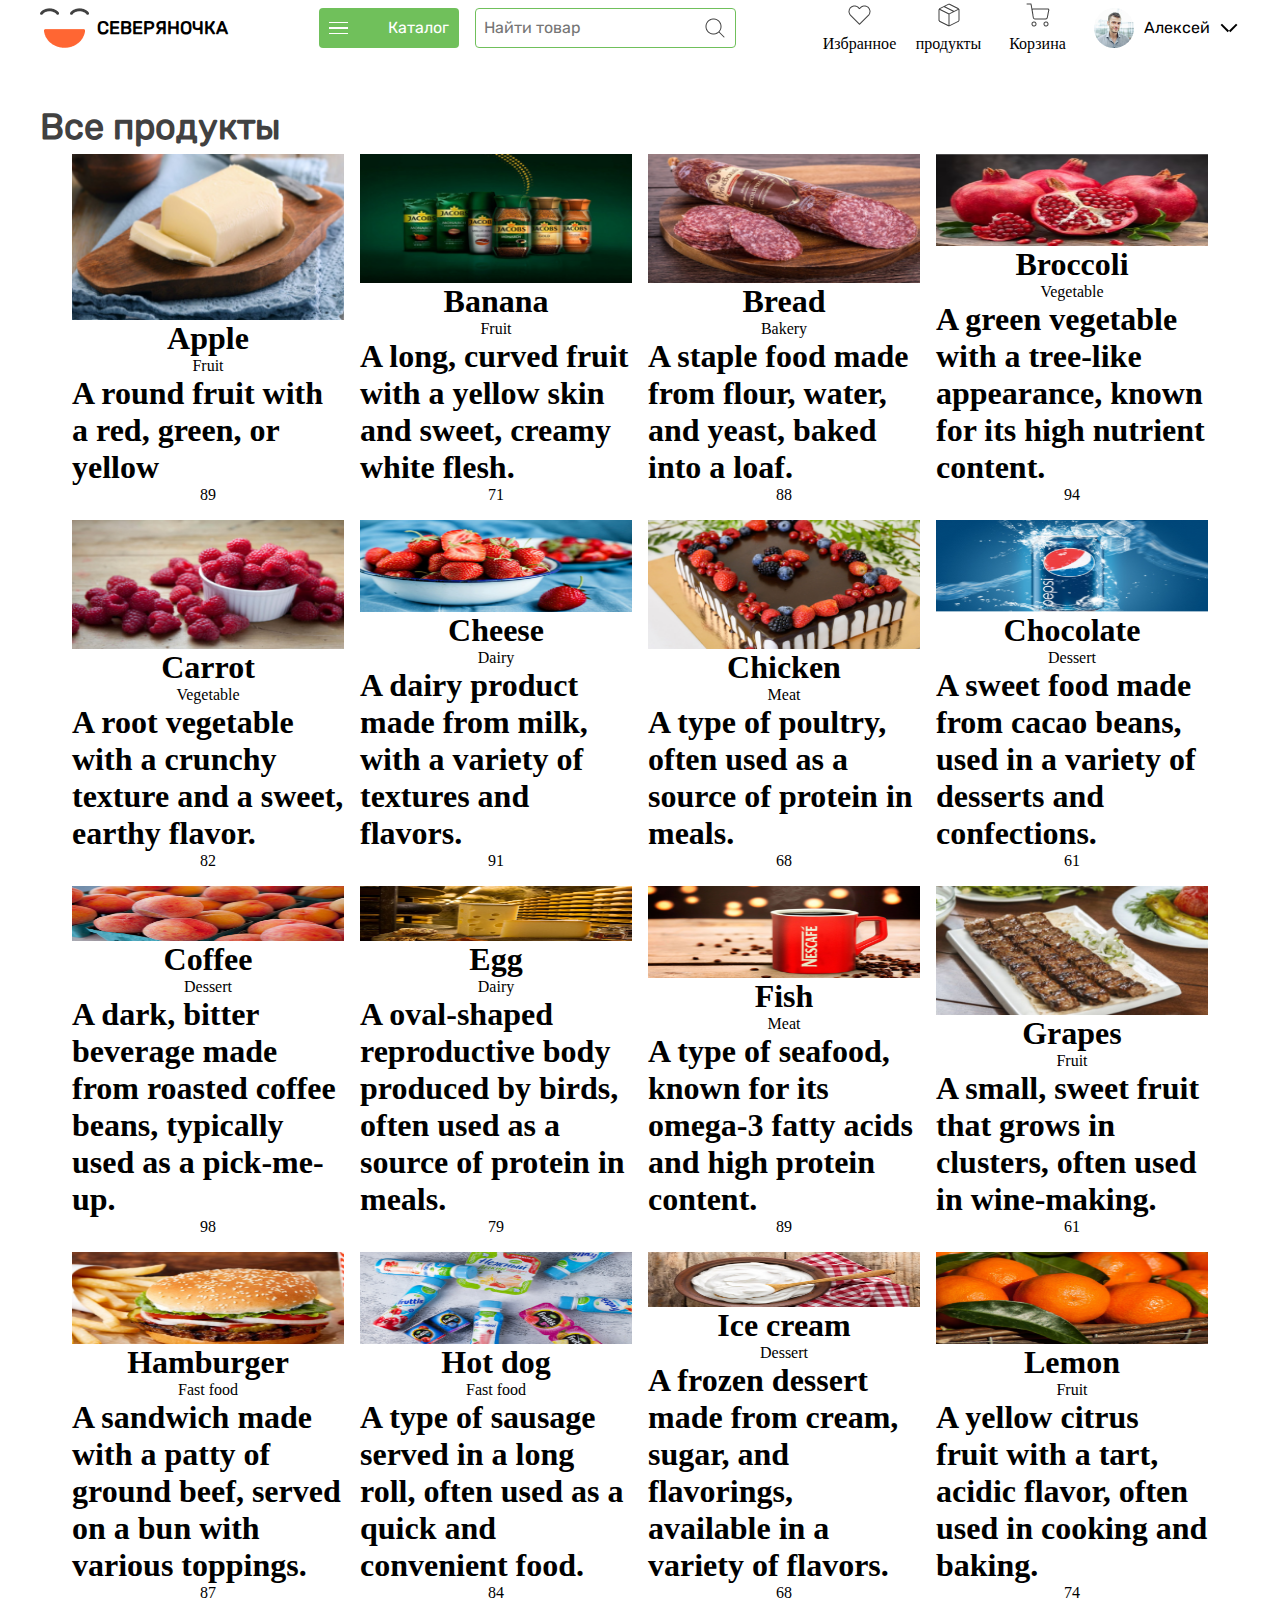
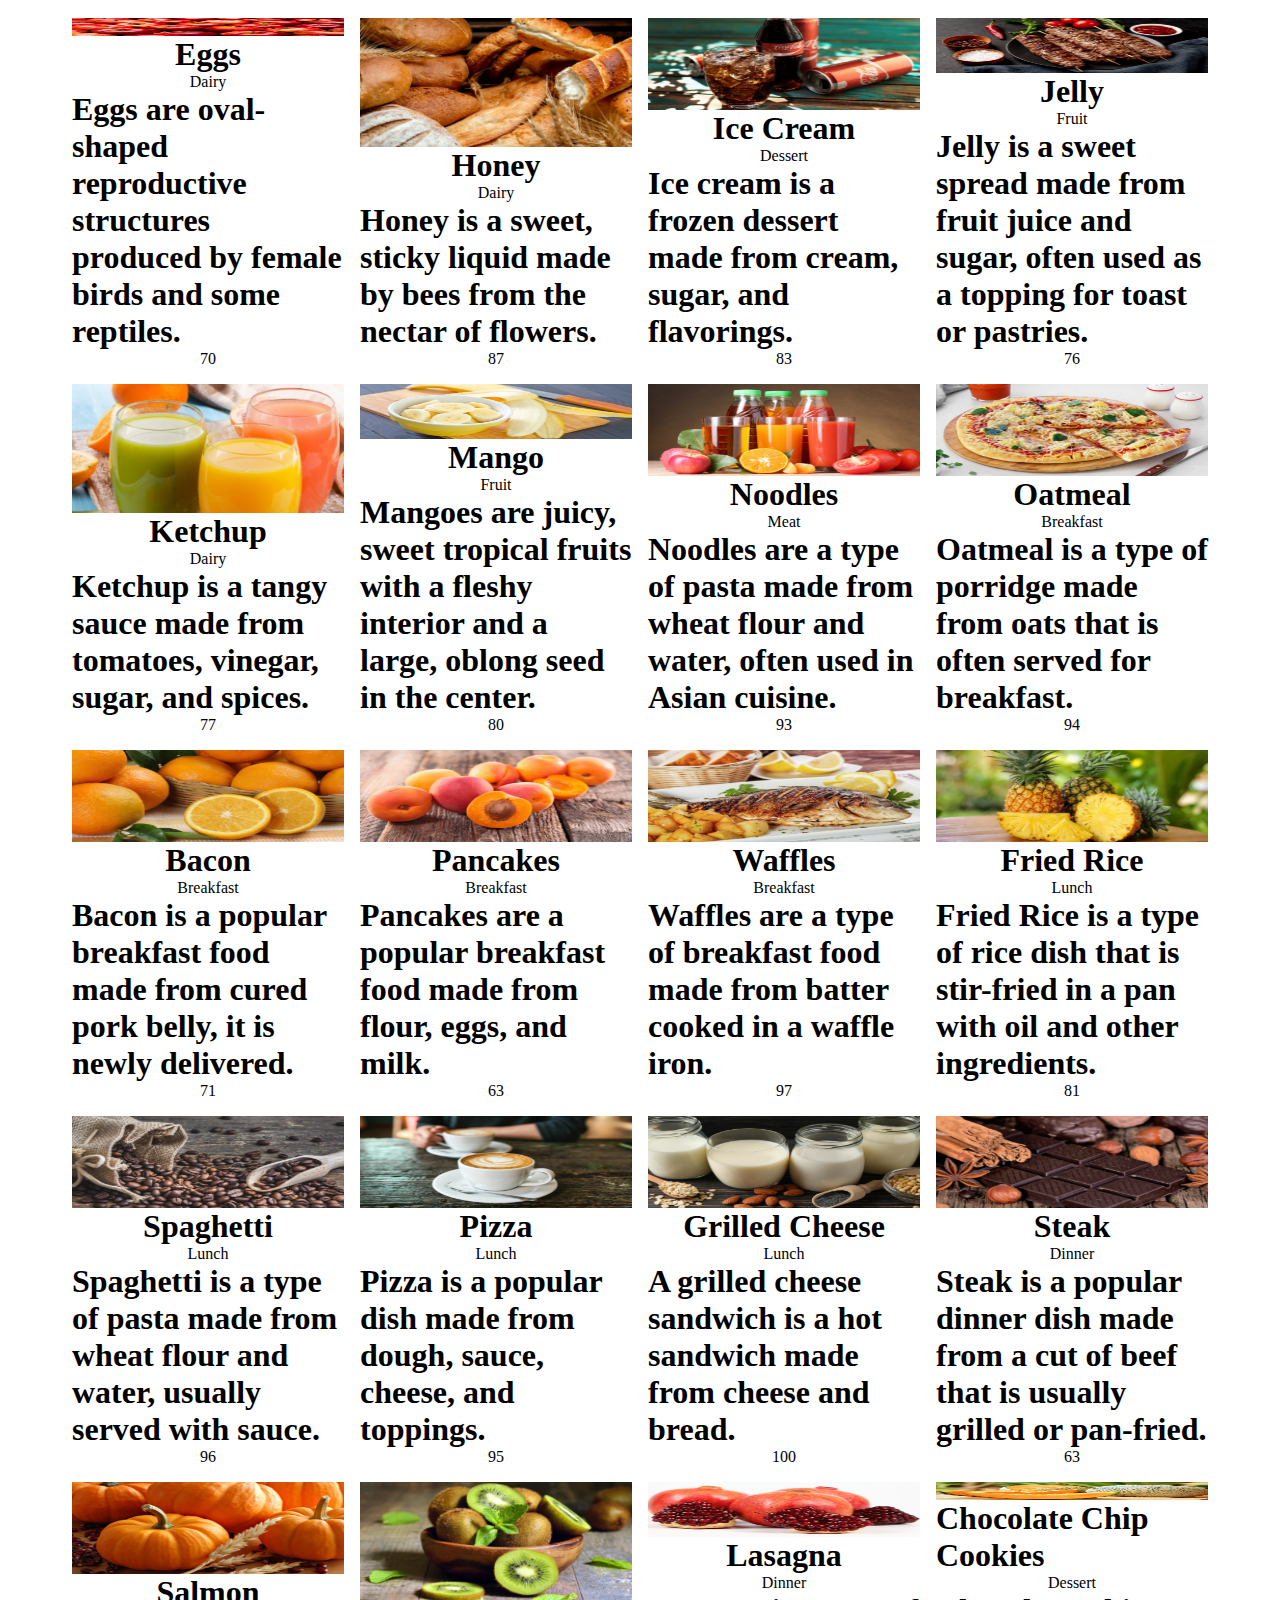
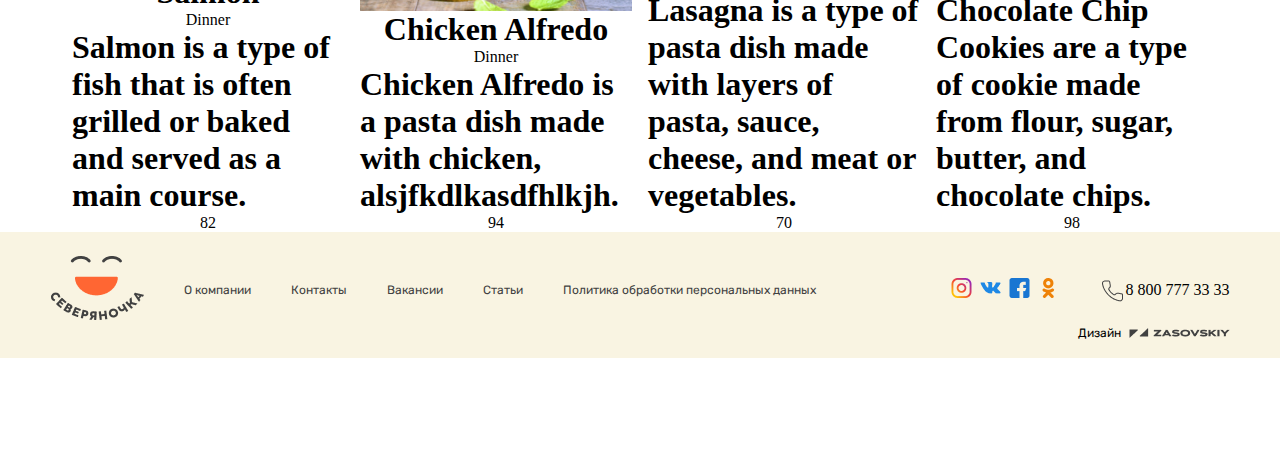
==== commit c14bda0d: "mapping is added" ====
--- a/pages/products.html
+++ b/pages/products.html
@@ -101,7 +101,6 @@
                   <h1>Все продукты</h1>
                 </div>
                 <div class="cards">
-                  
                 </div>
                 
 
--- a/style.css
+++ b/style.css
@@ -1459,9 +1459,11 @@
 }
 body main .cards_sec .card_content {
   display: flex;
+  flex-direction: column;
 }
 body main .cards_sec .card_content .card_head {
-  justify-content: start;
+  display: flex;
+  align-items: start !important;
 }
 body main .cards_sec .card_content .card_head h1 {
   display: flex;
